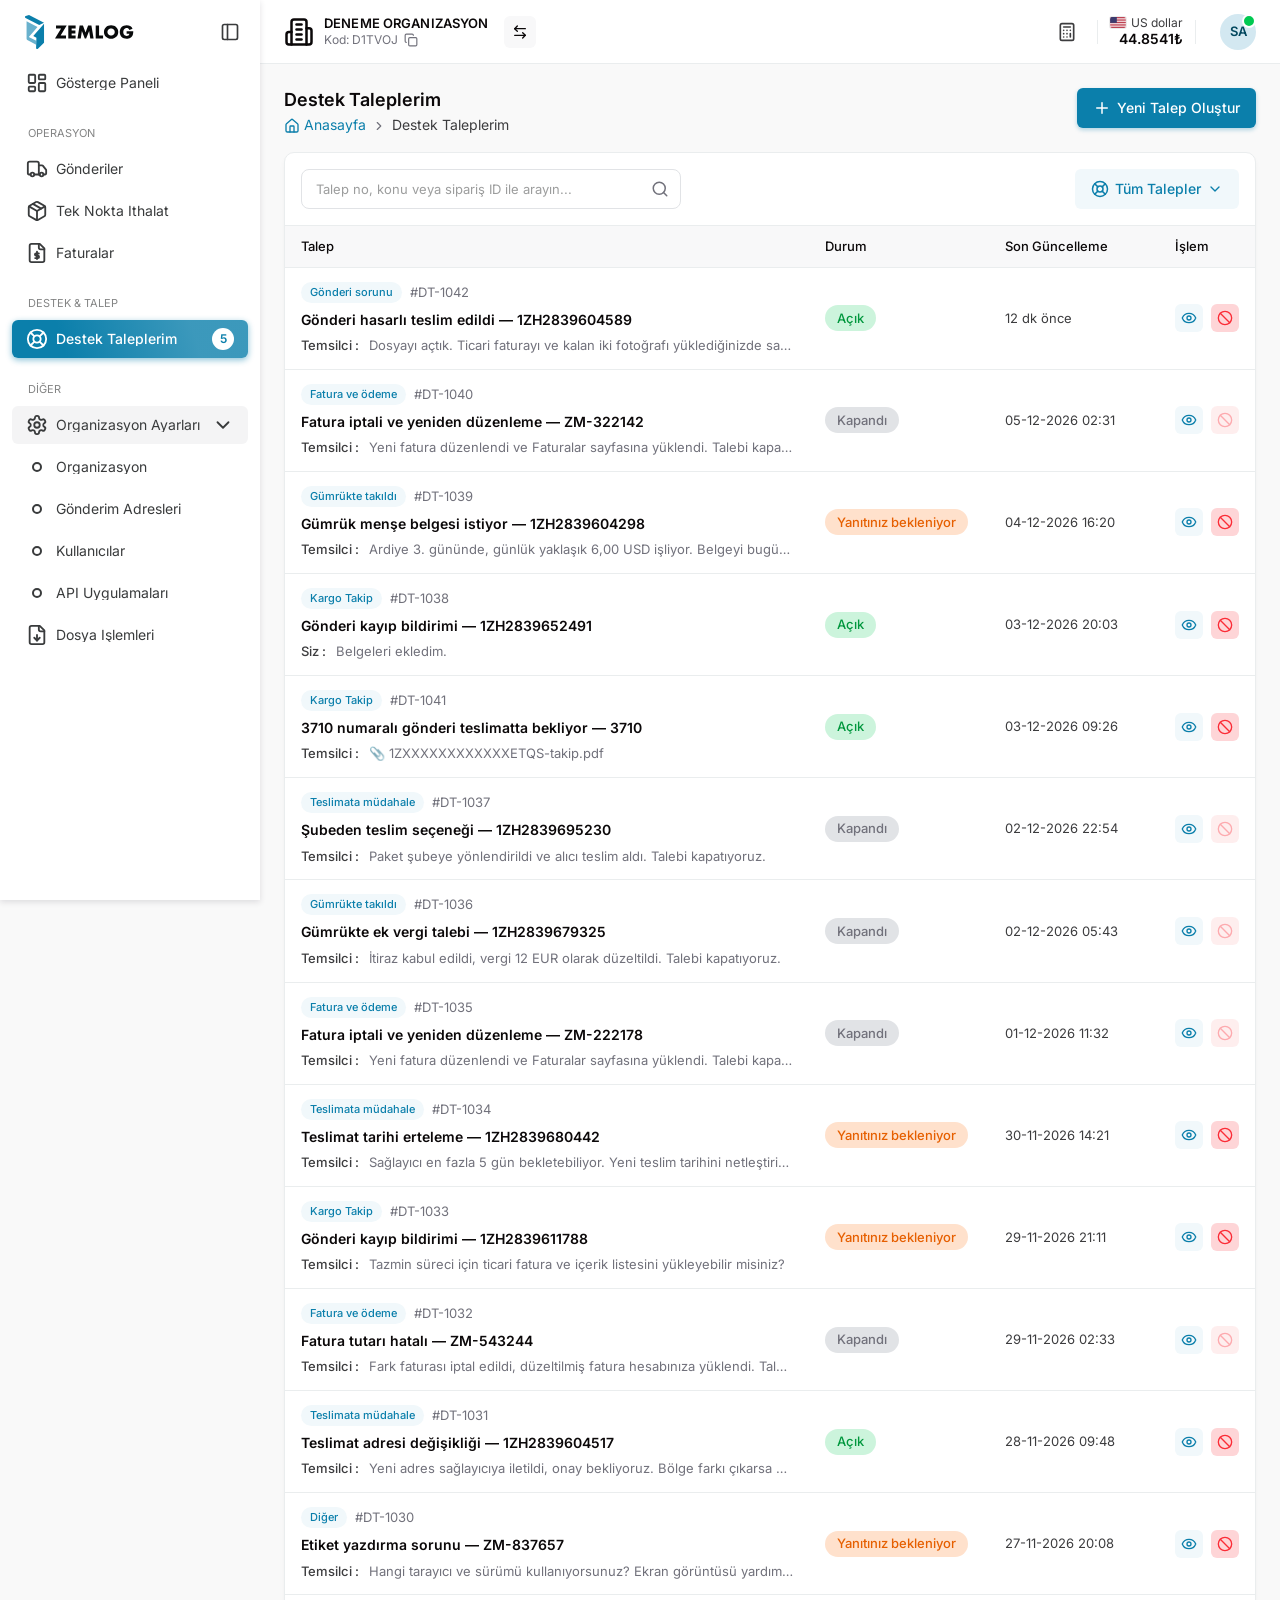
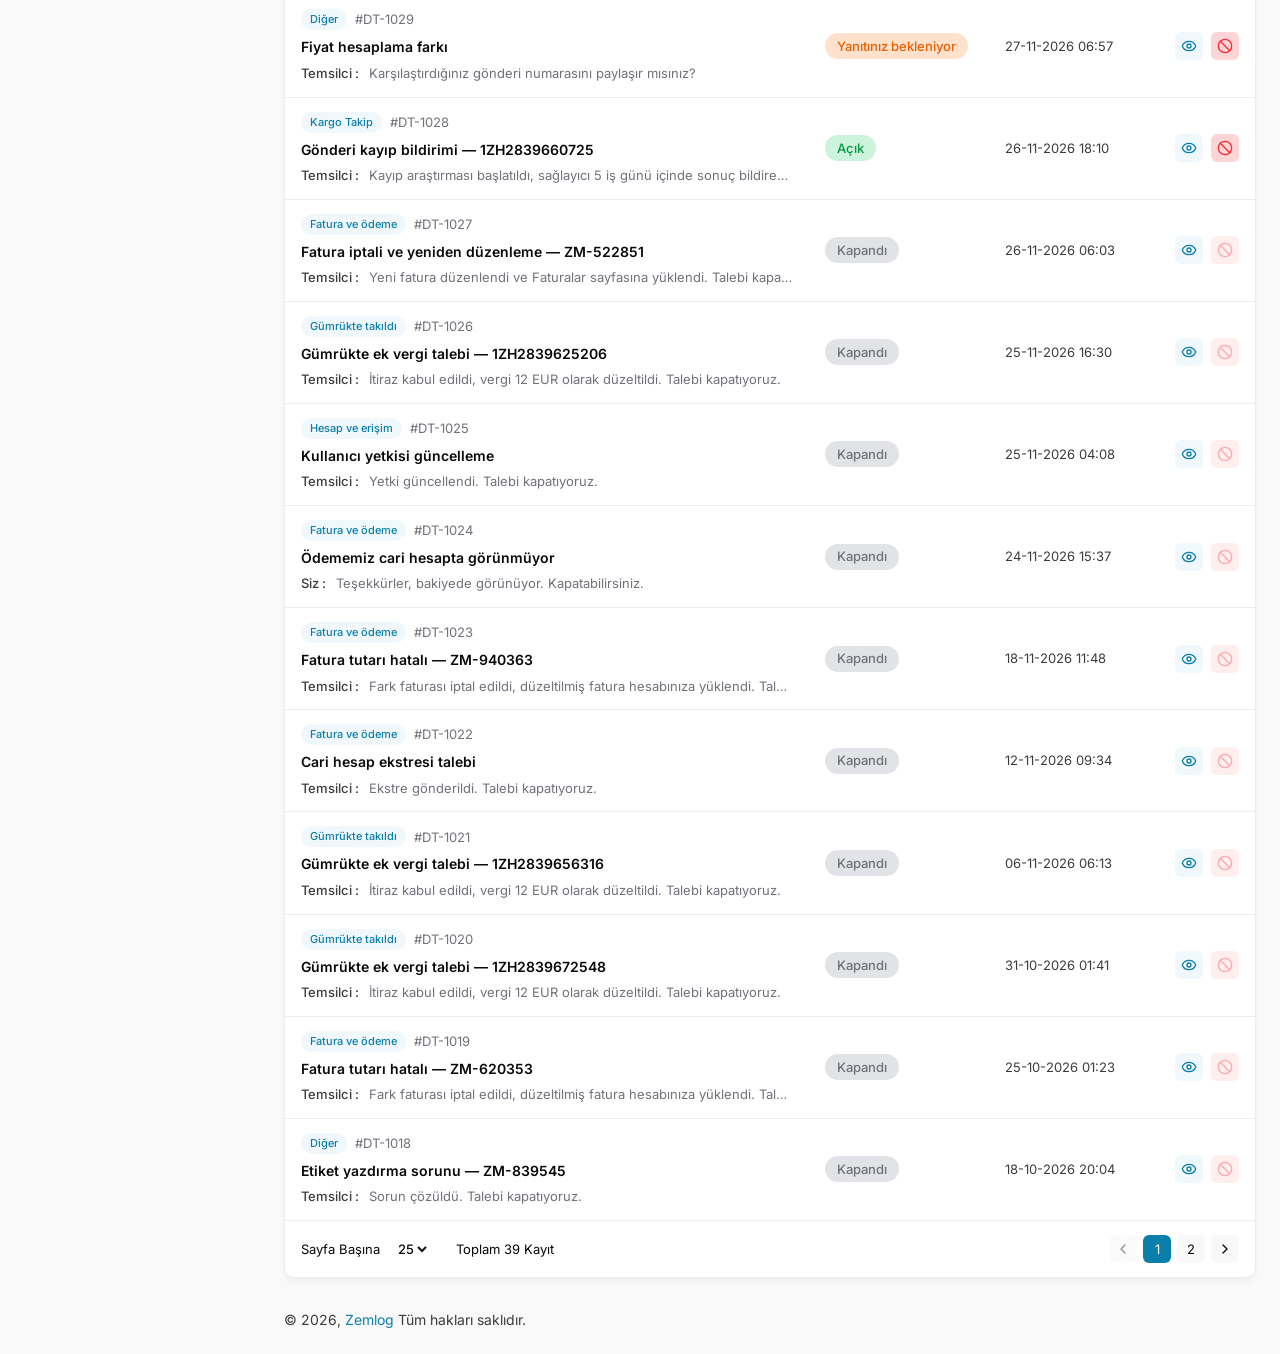
==== index.html @ 5307b99d "Talep listesini index.html olarak yayınla Sunucuda kök adresin Destek Taleplerim sayfasını açması iç" ====
<!DOCTYPE html>
<html lang="tr">
<head>
<meta charset="utf-8">
<meta name="viewport" content="width=device-width, initial-scale=1">
<title>Destek Taleplerim · Zemlog</title>
<link rel="preconnect" href="https://fonts.googleapis.com">
<link rel="preconnect" href="https://fonts.gstatic.com" crossorigin>
<link href="https://fonts.googleapis.com/css2?family=Inter:wght@400;500;600;700&display=swap" rel="stylesheet">
<link rel="stylesheet" href="assets/proto.css">
<style>
/* ---------- Liste sayfası ---------- */
.list-card{display:flex;flex-direction:column;min-height:calc(100dvh - 214px)}
.toolbar{display:flex;align-items:center;justify-content:space-between;gap:12px;padding:16px}
.search{position:relative;width:380px;max-width:100%}
.search input{width:100%;height:40px;border:1px solid var(--gray-200);border-radius:8px;padding:0 40px 0 14px;background:#fff;outline:none;font-size:13px;transition:border-color .15s,box-shadow .15s}
.search input::placeholder{color:var(--placeholder)}
.search input:focus{border-color:var(--primary-300);box-shadow:0 0 0 3px rgba(58,152,188,.16)}
.search .ic{position:absolute;right:12px;top:50%;transform:translateY(-50%);color:var(--muted);width:18px;height:18px;pointer-events:none}
.dd{position:relative}
.dd-menu{position:absolute;right:0;top:calc(100% + 6px);min-width:230px;background:#fff;border:1px solid var(--border);border-radius:8px;box-shadow:0 8px 24px rgba(47,43,61,.14);padding:6px;display:none;z-index:20}
.dd.open .dd-menu{display:block}
.dd-item{display:flex;align-items:center;justify-content:space-between;gap:8px;width:100%;padding:8px 10px;border-radius:6px;font-size:13px;color:var(--foreground);text-align:left}
.dd-item:hover{background:var(--gray-100)}
.dd-item.active{background:var(--primary-100);color:var(--primary-500);font-weight:500}
.dd-count{font-size:11px;color:var(--muted);background:var(--gray-100);padding:1px 7px;border-radius:999px}
.dd-item.active .dd-count{background:#fff}
.dd .chev{width:16px;height:16px;transition:transform .2s}
.dd.open .chev{transform:rotate(180deg)}
.table{width:100%;border-collapse:collapse;table-layout:fixed}
.table thead th{background:var(--gray-100);text-align:left;font-size:13px;font-weight:500;color:var(--heading);padding:11px 16px;border-top:1px solid var(--border);border-bottom:1px solid var(--border);white-space:nowrap}
.table tbody td{padding:14px 16px;border-bottom:1px solid var(--border);vertical-align:middle}
.table tbody tr{transition:background .15s;cursor:pointer}
.table tbody tr:hover{background:var(--gray-100)}
.th-center,.td-center{text-align:center}
.th-status{width:180px}
.th-date{width:170px}
.th-acts{width:96px}
.row-top{display:flex;align-items:center;flex-wrap:wrap;gap:4px 8px;margin-bottom:7px}
.row-title{font-size:14px;font-weight:600;color:var(--heading);margin-bottom:6px;white-space:nowrap;overflow:hidden;text-overflow:ellipsis}
.row-prev{font-size:13px;color:var(--muted);white-space:nowrap;overflow:hidden;text-overflow:ellipsis}
.row-prev b{font-weight:500;color:var(--foreground);margin-right:10px}
.td-date{font-size:13px;color:var(--foreground);white-space:nowrap}
.acts{display:flex;gap:8px;justify-content:center}
.ibtn{width:28px;height:28px;border-radius:6px;display:grid;place-items:center;transition:background .15s}
.ibtn .ic{width:16px;height:16px}
.ibtn-view{background:var(--primary-100);color:var(--primary-500)}
.ibtn-view:hover{background:var(--primary-200)}
.ibtn-close{background:var(--danger-100);color:var(--danger-500)}
.ibtn-close:hover{background:var(--danger-200)}
.ibtn:disabled{opacity:.4;cursor:not-allowed}
.ibtn:disabled:hover{background:var(--danger-100)}
.empty{padding:72px 16px;text-align:center;color:var(--muted)}
.empty .ic{width:40px;height:40px;color:var(--gray-400);margin-bottom:10px}
.empty h4{margin:0 0 4px;font-size:15px;font-weight:600;color:var(--heading)}
.empty p{margin:0;font-size:13px}
.table tbody tr.empty-row{cursor:default}
.table tbody tr.empty-row:hover{background:transparent}
.card-foot{margin-top:auto;display:flex;align-items:center;justify-content:space-between;gap:16px;padding:14px 16px;font-size:13px;flex-wrap:wrap}
.psize{display:flex;align-items:center;gap:26px;color:var(--heading)}
.psize label{display:flex;align-items:center;gap:14px}
.psize select{border:0;background:transparent;font-weight:500;font-size:13px;outline:none;cursor:pointer;color:var(--heading)}
.pager{display:flex;gap:6px}
.pg{min-width:28px;height:28px;padding:0 6px;border-radius:6px;background:var(--gray-100);display:grid;place-items:center;font-size:13px;color:var(--heading);transition:background .15s}
.pg:hover{background:var(--gray-200)}
.pg.active{background:var(--primary-500);color:#fff}
.pg.active:hover{background:var(--primary-600)}
.pg:disabled{opacity:.45;cursor:default}
.pg:disabled:hover{background:var(--gray-100)}
.pg .ic{width:16px;height:16px}
@media (max-width:767px){
  .toolbar{flex-direction:column;align-items:stretch}
  .search{width:100%}
  .dd{align-self:flex-end}
  .th-date,.td-date{display:none}
  .th-status{width:138px}
  .th-acts{width:80px}
  .table thead th,.table tbody td{padding-left:10px;padding-right:10px}
  .pill{font-size:12px;padding:0 9px;height:24px}
  .acts{gap:6px}
  .list-card{min-height:0}
}
</style>
</head>
<body>
<div class="app" id="app">
  <aside class="sidebar" id="sidebar"></aside>
  <div class="main">
    <header class="header" id="header"></header>

    <main class="content">
      <div class="page-head">
        <div>
          <h1 class="page-title">Destek Taleplerim</h1>
          <nav class="crumbs" aria-label="breadcrumb">
            <a href="#"><i data-icon="house"></i>Anasayfa</a>
            <i data-icon="chevron-right" class="sep"></i>
            <span>Destek Taleplerim</span>
          </nav>
        </div>
        <a class="btn btn-primary" href="destek-talep-olustur.html"><i data-icon="plus"></i>Yeni Talep Oluştur</a>
      </div>

      <section class="card list-card">
        <div class="toolbar">
          <div class="search">
            <input type="search" id="searchInput" placeholder="Talep no, konu veya sipariş ID ile arayın..." autocomplete="off">
            <i data-icon="search"></i>
          </div>
          <div class="dd" id="statusDd">
            <button class="btn btn-light" type="button" id="statusBtn" aria-haspopup="listbox"><i data-icon="life-buoy"></i><span id="statusLabel">Tüm Talepler</span><i data-icon="chevron-down" class="chev"></i></button>
            <div class="dd-menu" id="statusMenu" role="listbox"></div>
          </div>
        </div>

        <table class="table" id="table">
          <thead>
            <tr>
              <th>Talep</th>
              <th class="th-status">Durum</th>
              <th class="th-date">Son Güncelleme</th>
              <th class="th-acts th-center">İşlem</th>
            </tr>
          </thead>
          <tbody id="tbody"></tbody>
        </table>

        <div class="card-foot">
          <div class="psize">
            <label>Sayfa Başına
              <select id="pageSize">
                <option value="10">10</option>
                <option value="25" selected>25</option>
                <option value="50">50</option>
              </select>
            </label>
            <span id="total">Toplam 0 Kayıt</span>
          </div>
          <div class="pager" id="pager"></div>
        </div>
      </section>
    </main>

    <footer class="site-foot">© 2026, <a href="#">Zemlog</a> Tüm hakları saklıdır.</footer>
  </div>
</div>

<script src="assets/proto.js"></script>
<script>
(() => {
'use strict';
const P = window.Proto;
const { $, esc, icon, CATS, STATUS, tickets, byId, lastMsg, previewText, ticketNo, fmtRel, lower, toast } = P;
P.renderShell('support');

const DETAIL = id => `destek-talep-detay.html?id=${id}`;
const state = { q: '', status: 'all', page: 1, pageSize: 25 };

const sorted = () => [...tickets].sort((a, b) => b.updatedAt - a.updatedAt);
const filtered = () => {
  const q = lower(state.q.trim()).replace(/^#/, '');
  return sorted().filter(t =>
    (state.status === 'all' || t.status === state.status) &&
    (!q || lower(`dt-${t.id}`).includes(q) || lower(t.subject).includes(q) || (t.ref && lower(t.ref).includes(q)))
  );
};

/* ---------------- List ---------------- */
const tbody = $('#tbody');
const pillHtml = s => `<span class="pill pill-${s}">${STATUS[s]}</span>`;
const rowHtml = t => {
  const m = lastMsg(t);
  const who = m.from === 'agent' ? 'Temsilci' : 'Siz';
  const title = `${esc(t.subject)}${t.ref ? ' — ' + esc(t.ref) : ''}`;
  return `<tr data-id="${t.id}">
    <td>
      <div class="row-top"><span class="chip">${esc(CATS[t.cat] || t.cat)}</span><span class="tid">${ticketNo(t)}</span></div>
      <div class="row-title" title="${title}">${title}</div>
      <div class="row-prev"><b>${who} :</b>${esc(previewText(m))}</div>
    </td>
    <td>${pillHtml(t.status)}</td>
    <td class="td-date">${fmtRel(t.updatedAt)}</td>
    <td class="td-center">
      <div class="acts">
        <a class="ibtn ibtn-view" href="${DETAIL(t.id)}" title="Detayı görüntüle" aria-label="Detayı görüntüle">${icon('eye')}</a>
        <button class="ibtn ibtn-close" type="button" data-close="${t.id}" title="${t.status === 'closed' ? 'Talep kapatıldı' : 'Talebi kapat'}" aria-label="Talebi kapat" ${t.status === 'closed' ? 'disabled' : ''}>${icon('ban')}</button>
      </div>
    </td>
  </tr>`;
};
const emptyHtml = () => `<tr class="empty-row"><td colspan="4"><div class="empty">${icon('inbox')}<h4>Talep bulunamadı</h4><p>${state.q ? 'Arama kriterlerinize uyan bir talep yok.' : 'Bu durumda bir talebiniz bulunmuyor.'}</p></div></td></tr>`;

const renderPager = pages => {
  const p = state.page;
  const start = Math.max(1, Math.min(p - 2, pages - 4));
  const end = Math.min(pages, start + 4);
  let html = `<button class="pg" type="button" data-page="${p - 1}" ${p === 1 ? 'disabled' : ''} aria-label="Önceki sayfa">${icon('chevron-left')}</button>`;
  for (let i = start; i <= end; i++) html += `<button class="pg ${i === p ? 'active' : ''}" type="button" data-page="${i}">${i}</button>`;
  html += `<button class="pg" type="button" data-page="${p + 1}" ${p === pages ? 'disabled' : ''} aria-label="Sonraki sayfa">${icon('chevron-right')}</button>`;
  $('#pager').innerHTML = html;
};

const renderStatusMenu = () => {
  const counts = { all: tickets.length, open: 0, awaiting: 0, closed: 0 };
  tickets.forEach(t => counts[t.status]++);
  const items = [['all', 'Tüm Talepler'], ['open', STATUS.open], ['awaiting', STATUS.awaiting], ['closed', STATUS.closed]];
  $('#statusMenu').innerHTML = items.map(([k, label]) =>
    `<button type="button" role="option" class="dd-item ${state.status === k ? 'active' : ''}" data-status="${k}"><span>${label}</span><span class="dd-count">${counts[k]}</span></button>`).join('');
  $('#statusLabel').textContent = items.find(([k]) => k === state.status)[1];
  P.refreshBadge();
};

const render = () => {
  const list = filtered();
  const pages = Math.max(1, Math.ceil(list.length / state.pageSize));
  if (state.page > pages) state.page = pages;
  const slice = list.slice((state.page - 1) * state.pageSize, state.page * state.pageSize);
  tbody.innerHTML = slice.length ? slice.map(rowHtml).join('') : emptyHtml();
  $('#total').textContent = `Toplam ${list.length} Kayıt`;
  renderPager(pages);
  renderStatusMenu();
};

/* ---------------- Events ---------------- */
tbody.addEventListener('click', e => {
  const close = e.target.closest('[data-close]');
  if (close) { e.stopPropagation(); if (!close.disabled) P.closeTicket(+close.dataset.close, render); return; }
  if (e.target.closest('a')) return;
  const tr = e.target.closest('tr[data-id]');
  if (tr) location.href = DETAIL(tr.dataset.id);
});
$('#pager').addEventListener('click', e => { const b = e.target.closest('[data-page]'); if (b && !b.disabled) { state.page = +b.dataset.page; render(); } });
$('#pageSize').addEventListener('change', e => { state.pageSize = +e.target.value; state.page = 1; render(); });
$('#searchInput').addEventListener('input', e => { state.q = e.target.value; state.page = 1; render(); });

const dd = $('#statusDd');
$('#statusBtn').addEventListener('click', () => dd.classList.toggle('open'));
$('#statusMenu').addEventListener('click', e => { const b = e.target.closest('[data-status]'); if (!b) return; state.status = b.dataset.status; state.page = 1; dd.classList.remove('open'); render(); });
document.addEventListener('click', e => { if (!dd.contains(e.target)) dd.classList.remove('open'); });

document.addEventListener('keydown', e => { if (e.key === 'Escape') dd.classList.remove('open'); });

/* yeni oluşturulan talep için "hoş geldin" bildirimi (oluşturma sayfasından dönüşte) */
const created = new URLSearchParams(location.search).get('created');
if (created && byId(+created)) { toast(`#DT-${created} numaralı talebiniz oluşturuldu.`); history.replaceState(null, '', location.pathname); }

/* dakikada bir göreli zamanları tazele */
setInterval(() => { if (!document.hidden) render(); }, 60e3);

P.hydrateIcons();
render();

/* deep link: #DT-1042 → detay sayfası, #yeni → oluşturma sayfası */
const h = decodeURIComponent(location.hash.slice(1)).toLowerCase();
const m = h.match(/^dt-(\d+)$/);
if (m && byId(+m[1])) location.replace(DETAIL(+m[1]));
else if (h === 'yeni') location.replace('destek-talep-olustur.html');
})();
</script>
</body>
</html>
---- assets/proto.css ----
/* Zemlog prototip — ortak kabuk stilleri (tokenlar zemlog-web/globals.css'ten) */
:root{
  --primary-100:#f1f8fb;--primary-200:#d3e8f1;--primary-300:#69b1cd;--primary-400:#3a98bc;--primary-500:#0b7fab;--primary-600:#0a729a;--primary-700:#02475e;
  --gray-100:#f8f8f9;--gray-200:#e1e3e6;--gray-300:#d2d5da;--gray-400:#c3c7cd;--gray-500:#b5b9c1;--gray-700:#979ca8;--gray-900:#79808f;
  --success-100:#ccf4dc;--success-400:#33d474;--success-500:#00c951;--success-900:#00973d;
  --danger-100:#fed5d7;--danger-200:#fdabaf;--danger-500:#fb2c36;--danger-600:#e22831;
  --warning-100:#ffe1cc;--warning-500:#ff6900;--warning-600:#e65f00;
  --info-100:#d5e5ff;--info-300:#80b2ff;--info-500:#2b7fff;--info-700:#256cd9;
  --background:#f9f9f9;--foreground:#3c3c3e;--heading:#0b0809;--muted:#71717b;--placeholder:#9c9d9d;--border:#eaedee;--card:#fff;--sidebar:#fff;--divider:#eaedee;--overlay:#4b465cad;
  --menu-section:#848585;--menu-body:#393b3c;--menu-heading:#080a0b;--menu-hover:#4b465c0a;--menu-open:#4b465c0f;
  --menu-active-gradient:linear-gradient(72.47deg,rgb(11,127,171) 22.16%,rgba(11,127,171,.8) 76.47%);
  --shadow-sm:0 4px 6px -1px rgb(0 0 0 / .05);
  --sidebar-w:260px;
}
*{box-sizing:border-box}
html,body{margin:0;min-height:100%}
body{font-family:'Inter',system-ui,-apple-system,'Segoe UI',sans-serif;font-size:14px;line-height:1.45;color:var(--foreground);background:var(--background);-webkit-font-smoothing:antialiased}
a{color:inherit;text-decoration:none}
button{font:inherit;color:inherit;background:none;border:0;cursor:pointer;padding:0}
input,select,textarea{font:inherit;color:inherit}
.ic{width:20px;height:20px;flex-shrink:0}

/* ---------- Layout ---------- */
.app{display:flex;min-height:100dvh}
.sidebar{position:fixed;top:0;bottom:0;left:0;width:var(--sidebar-w);background:var(--sidebar);box-shadow:0 2px 6px rgba(47,43,61,.14);display:flex;flex-direction:column;z-index:40;transition:width .25s ease,transform .25s ease;overflow:hidden}
.main{flex:1;min-width:0;margin-left:var(--sidebar-w);display:flex;flex-direction:column;min-height:100dvh;transition:margin-left .25s ease}
.app.collapsed{--sidebar-w:82px}

/* ---------- Sidebar ---------- */
.sb-head{height:64px;display:flex;align-items:center;gap:10px;padding:0 14px 0 24px;flex-shrink:0}
.logo{display:flex;align-items:center;height:34px;color:var(--menu-heading);min-width:0;overflow:hidden}
.logo svg{height:34px;width:auto;flex-shrink:0}
.app.collapsed .logo{width:21px}
.sb-toggle{margin-left:auto;width:32px;height:32px;border-radius:6px;display:grid;place-items:center;color:var(--menu-body);transition:background .15s}
.sb-toggle:hover{background:var(--menu-hover)}
.nav{padding:0 12px 20px;display:flex;flex-direction:column;gap:4px;overflow-y:auto;overflow-x:hidden}
.nav-section{position:relative;padding:20px 16px 6px;font-size:11px;line-height:14px;text-transform:uppercase;color:var(--menu-section);white-space:nowrap}
.nav-section .dots{display:none;position:absolute;inset:0;align-items:center;justify-content:center;gap:4px}
.nav-section .dots i{display:block;height:2px;border-radius:2px;background:var(--placeholder);width:2px}
.nav-section .dots i:nth-child(2){width:16px}
.nav-item{display:flex;align-items:center;gap:8px;height:38px;padding:0 14px;border-radius:6px;color:var(--menu-body);font-size:14px;line-height:1;width:100%;text-align:left;white-space:nowrap;transition:background .25s,color .25s}
.nav-item:hover{background:rgba(11,127,171,.25);color:var(--primary-500)}
.nav-item .slot{width:22px;height:22px;display:grid;place-items:center;flex-shrink:0}
.nav-item .ic{width:22px;height:22px}
.nav-label{flex:1;min-width:0;overflow:hidden;text-overflow:ellipsis;transition:opacity .25s}
.nav-item.active{background:var(--menu-active-gradient);color:#fff;font-weight:500;box-shadow:0 2px 6px rgba(11,127,171,.48)}
.nav-item.active:hover{background:var(--menu-active-gradient);color:#fff}
.nav-badge{min-width:22px;height:22px;padding:0 7px;border-radius:999px;background:#fff;color:var(--primary-500);font-size:12px;font-weight:600;display:inline-flex;align-items:center;justify-content:center;line-height:1}
.nav-badge[hidden]{display:none}
.nav-chev{width:18px;height:18px;transition:transform .25s}
.nav-group.open>.nav-item{background:var(--menu-open)}
.nav-group.open .nav-chev{transform:rotate(90deg)}
.nav-sub{display:none;flex-direction:column;gap:4px;margin-top:4px}
.nav-group.open .nav-sub{display:flex}
.bullet{width:10px;height:10px;border:2.5px solid currentColor;border-radius:50%}
.app.collapsed .nav-label,.app.collapsed .nav-badge,.app.collapsed .nav-chev,.app.collapsed .nav-section>span,.app.collapsed .nav-sub{display:none}
.app.collapsed .nav-section .dots{display:flex}
.app.collapsed .sb-head{padding:0 10px 0 18px;gap:6px}
.app.collapsed .sb-toggle{width:28px;height:28px}
.nav-scrim{position:fixed;inset:0;background:var(--overlay);z-index:35;display:none}

/* ---------- Header ---------- */
.header{position:sticky;top:0;z-index:30;height:64px;background:rgba(255,255,255,.95);backdrop-filter:blur(6px);border-bottom:1px solid var(--divider);display:flex;align-items:center;justify-content:space-between;padding:0 24px;gap:12px}
.hdr-left{display:flex;align-items:center;gap:8px;min-width:0;flex:1 1 auto}
.menu-btn{display:none;width:36px;height:36px;border-radius:6px;place-items:center;color:var(--foreground)}
.menu-btn:hover{background:var(--gray-100)}
.org{display:flex;align-items:center;gap:10px;min-width:0;flex:0 1 auto}
.org-icon{width:30px;height:30px;color:var(--heading);flex-shrink:0}
.org-text{display:flex;flex-direction:column;line-height:1.25;min-width:0}
.org-name{font-size:13px;font-weight:600;color:var(--heading);letter-spacing:.01em;white-space:nowrap;overflow:hidden;text-overflow:ellipsis}
.org-code{font-size:12px;color:var(--muted);display:flex;align-items:center;gap:5px}
.copy-btn{display:grid;place-items:center;color:var(--muted);border-radius:4px;padding:1px}
.copy-btn .ic{width:14px;height:14px}
.copy-btn:hover{color:var(--primary-500)}
.org-switch{width:32px;height:32px;border-radius:6px;background:var(--gray-100);display:grid;place-items:center;margin-left:6px;color:var(--heading);transition:background .15s;flex-shrink:0}
.org-switch:hover{background:var(--gray-200)}
.org-switch .ic{width:16px;height:16px}
.hdr-right{display:flex;align-items:center;flex-shrink:0}
.vdiv{width:1px;height:24px;background:var(--divider);margin:0 12px}
.ghost-btn{width:36px;height:36px;border-radius:6px;display:grid;place-items:center;color:var(--foreground);transition:background .15s,color .15s}
.ghost-btn:hover{background:var(--gray-100);color:var(--primary-500)}
.hdr-cur{display:flex;align-items:center}
.cur{display:flex;flex-direction:column;align-items:flex-end;line-height:1.25}
.cur-top{font-size:12px;color:var(--foreground);display:flex;align-items:center;gap:5px}
.flag{width:16px;height:11px;border-radius:2px;flex-shrink:0;box-shadow:0 0 0 1px rgba(0,0,0,.08)}
.cur-val{font-size:14px;font-weight:600;color:var(--heading)}
.avatar{position:relative;width:36px;height:36px;border-radius:50%;background:var(--primary-200);color:var(--primary-700);font-size:13px;font-weight:600;display:grid;place-items:center;margin-left:12px}
.avatar::after{content:"";position:absolute;top:0;right:0;width:10px;height:10px;border-radius:50%;background:var(--success-500);border:2px solid #fff}

/* ---------- Page ---------- */
.content{padding:24px;flex:1;min-width:0}
.page-head{display:flex;align-items:flex-start;justify-content:space-between;gap:16px;margin-bottom:16px}
.page-title{font-size:18px;font-weight:600;color:var(--heading);margin:0 0 4px;line-height:1.3}
.crumbs{display:flex;align-items:center;gap:6px;font-size:14px;flex-wrap:wrap}
.crumbs a{color:var(--primary-500);display:inline-flex;align-items:center;gap:4px}
.crumbs a:hover{text-decoration:underline}
.crumbs .ic{width:16px;height:16px}
.crumbs .sep{width:14px;height:14px;color:var(--muted)}
.crumbs b{color:var(--heading);font-weight:600}
.site-foot{padding:8px 24px 24px;font-size:14px;color:var(--foreground)}
.site-foot a{color:var(--primary-500)}
.card{background:var(--card);border:1px solid var(--border);border-radius:10px;box-shadow:var(--shadow-sm)}

/* ---------- Buttons ---------- */
.btn{display:inline-flex;align-items:center;justify-content:center;gap:6px;height:40px;padding:0 16px;border-radius:6px;font-size:14px;font-weight:500;white-space:nowrap;transition:background .15s,box-shadow .15s,color .15s}
.btn .ic{width:18px;height:18px}
.btn-primary{background:var(--primary-500);color:#fff;box-shadow:0 2px 4px rgba(11,127,171,.3)}
.btn-primary:hover{background:var(--primary-600)}
.btn-light{background:var(--primary-100);color:var(--primary-500)}
.btn-light:hover{background:var(--primary-200)}
.btn-secondary{background:var(--gray-200);color:var(--heading)}
.btn-secondary:hover{background:var(--gray-300)}
.btn-ghost{color:var(--foreground)}
.btn-ghost:hover{background:var(--gray-100)}
.btn-danger{background:var(--danger-500);color:#fff}
.btn-danger:hover{background:var(--danger-600)}
.btn-danger-light{background:var(--danger-100);color:var(--danger-500)}
.btn-danger-light:hover{background:var(--danger-200)}
.btn-sm{height:34px;padding:0 12px;font-size:13px}
.btn-block{width:100%}
.btn:disabled{opacity:.5;cursor:not-allowed}

/* ---------- Badges ---------- */
.chip{display:inline-flex;align-items:center;font-size:11px;line-height:1;padding:5px 9px;border-radius:999px;background:var(--primary-100);color:var(--primary-500);font-weight:500;white-space:nowrap}
.chip.md{font-size:13px;padding:6px 12px}
.chip.warning{background:var(--warning-100);color:var(--warning-600)}
.chip.success{background:var(--success-100);color:var(--success-900)}
.chip.info{background:var(--info-100);color:var(--info-700)}
.chip.danger{background:var(--danger-100);color:var(--danger-600)}
.chip.gray{background:var(--gray-200);color:var(--muted)}
.pill{display:inline-flex;align-items:center;height:26px;padding:0 12px;border-radius:999px;font-size:13px;font-weight:500;white-space:nowrap}
.pill-open{background:var(--success-100);color:var(--success-900)}
.pill-awaiting{background:var(--warning-100);color:var(--warning-600)}
.pill-closed{background:var(--gray-200);color:var(--muted)}
.tid{font-size:13px;color:var(--muted);white-space:nowrap}

/* ---------- Forms ---------- */
.field label{display:block;font-size:13px;font-weight:500;color:var(--heading);margin-bottom:6px}
.field .req{color:var(--danger-500)}
.input,.select,.textarea{width:100%;height:40px;border:1px solid var(--gray-200);border-radius:8px;padding:0 12px;font-size:14px;background:#fff;outline:none;transition:border-color .15s,box-shadow .15s}
.input::placeholder,.textarea::placeholder{color:var(--placeholder)}
.input:focus,.select:focus,.textarea:focus{border-color:var(--primary-300);box-shadow:0 0 0 3px rgba(58,152,188,.16)}
.select{appearance:none;background-image:url("data:image/svg+xml,%3Csvg xmlns='http://www.w3.org/2000/svg' viewBox='0 0 24 24' fill='none' stroke='%2371717b' stroke-width='2' stroke-linecap='round' stroke-linejoin='round'%3E%3Cpath d='m6 9 6 6 6-6'/%3E%3C/svg%3E");background-repeat:no-repeat;background-position:right 10px center;background-size:16px;padding-right:34px}
.textarea{height:auto;min-height:110px;padding:10px 12px;resize:vertical}
.field.err .input,.field.err .select,.field.err .textarea{border-color:var(--danger-500)}
.hint{font-size:12px;color:var(--muted);margin-top:6px}
.err-msg{font-size:12px;color:var(--danger-500);margin-top:6px;display:none}
.field.err .err-msg{display:block}
.grid-2{display:grid;grid-template-columns:1fr 1fr;gap:14px}
.attach,.field label.attach{display:inline-flex;align-items:center;gap:6px;font-size:13px;color:var(--primary-500);cursor:pointer;font-weight:500;margin:0}
.attach .ic{width:16px;height:16px}
.attach:hover{text-decoration:underline}
.files{display:flex;flex-wrap:wrap;gap:6px;margin-top:8px}
.files span{font-size:12px;background:var(--gray-100);border:1px solid var(--border);padding:3px 8px;border-radius:999px;color:var(--foreground)}

/* ---------- Modal ---------- */
.modal{position:fixed;inset:0;z-index:60;display:none;align-items:center;justify-content:center;padding:16px;background:var(--overlay)}
.modal.show{display:flex}
.modal-box{background:#fff;border-radius:12px;width:100%;max-width:560px;box-shadow:0 20px 50px rgba(47,43,61,.25);animation:pop .18s ease;max-height:calc(100dvh - 32px);display:flex;flex-direction:column}
.modal-box.sm{max-width:440px}
@keyframes pop{from{opacity:0;transform:translateY(8px) scale(.98)}to{opacity:1;transform:none}}
.modal-head{padding:18px 20px;border-bottom:1px solid var(--border);display:flex;align-items:center;justify-content:space-between;gap:12px}
.modal-title{font-size:16px;font-weight:600;color:var(--heading);margin:0}
.modal-body{padding:20px;display:flex;flex-direction:column;gap:14px;overflow-y:auto}
.modal-body p{margin:0;font-size:14px;line-height:1.55}
.modal-foot{padding:14px 20px;border-top:1px solid var(--border);display:flex;justify-content:flex-end;gap:8px}
.xbtn{width:32px;height:32px;border-radius:6px;display:grid;place-items:center;color:var(--muted);flex-shrink:0}
.xbtn:hover{background:var(--gray-100);color:var(--heading)}
.warn-ico{width:44px;height:44px;border-radius:50%;background:var(--danger-100);color:var(--danger-500);display:grid;place-items:center;flex-shrink:0}
.warn-ico .ic{width:22px;height:22px}
.confirm-row{display:flex;gap:14px;align-items:flex-start}

/* ---------- Toast ---------- */
.toasts{position:fixed;right:20px;bottom:20px;z-index:100;display:flex;flex-direction:column;gap:8px}
.toast{display:flex;align-items:center;gap:10px;background:#1f2233;color:#fff;padding:10px 14px;border-radius:8px;font-size:13px;box-shadow:0 8px 24px rgba(0,0,0,.2);opacity:0;transform:translateY(8px);transition:opacity .2s,transform .2s;max-width:360px}
.toast.show{opacity:1;transform:none}
.toast .ic{width:18px;height:18px;color:var(--success-400)}
.toast-info .ic{color:var(--info-300)}

/* ---------- Responsive shell ---------- */
@media (max-width:1199px){
  .sidebar{transform:translateX(-100%);box-shadow:none}
  .app{--sidebar-w:260px}
  .app.nav-open .sidebar{transform:none;box-shadow:0 2px 6px rgba(47,43,61,.14)}
  .app.nav-open .nav-scrim{display:block}
  .main{margin-left:0}
  .menu-btn{display:grid}
  .sb-toggle{display:none}
  .hdr-cur{display:none}
}
@media (max-width:767px){
  .content{padding:16px}
  .header{padding:0 12px}
  .site-foot{padding:8px 16px 16px}
  .page-head{flex-direction:column}
  .page-head .btn{align-self:flex-start}
  .grid-2{grid-template-columns:1fr}
  .org-code{display:none}
  .org-icon{width:26px;height:26px}
  .vdiv{margin:0 6px}
}

/* ---------- "Açık Talepleriniz" paneli (Proto.openPanelHtml) ---------- */
.open-panel{padding:20px 24px 24px}
.open-panel h3{margin:0 0 14px;font-size:15px;font-weight:600;color:var(--heading)}
.open-item{display:flex;align-items:flex-start;gap:12px;padding:12px 14px;border:1px solid var(--gray-200);border-radius:8px;margin-bottom:10px;color:inherit;transition:border-color .15s,background .15s}
.open-item:last-of-type{margin-bottom:0}
.open-item:hover{border-color:var(--primary-300);background:var(--primary-100)}
.open-item .dot{width:12px;height:12px;border-radius:50%;background:var(--success-500);flex-shrink:0;margin-top:5px}
.open-item .txt{flex:1;min-width:0}
.open-item .ttl{display:block;font-size:14px;font-weight:600;color:var(--heading);white-space:nowrap;overflow:hidden;text-overflow:ellipsis}
.open-item .sub{display:block;font-size:13px;color:var(--muted);margin-top:3px;white-space:nowrap;overflow:hidden;text-overflow:ellipsis}
.open-item .age{font-size:13px;color:var(--muted);white-space:nowrap;margin-top:2px}
.open-item.awaiting{background:#fff3e9;border-color:var(--warning-500)}
.open-item.awaiting .sub,.open-item.awaiting .age{color:var(--warning-600)}
.open-item.awaiting:hover{background:var(--warning-100)}
.open-panel .none{font-size:13px;color:var(--muted)}
.open-panel .more{display:block;margin-top:12px;font-size:13px;color:var(--primary-500)}
.open-panel .more:hover{text-decoration:underline}
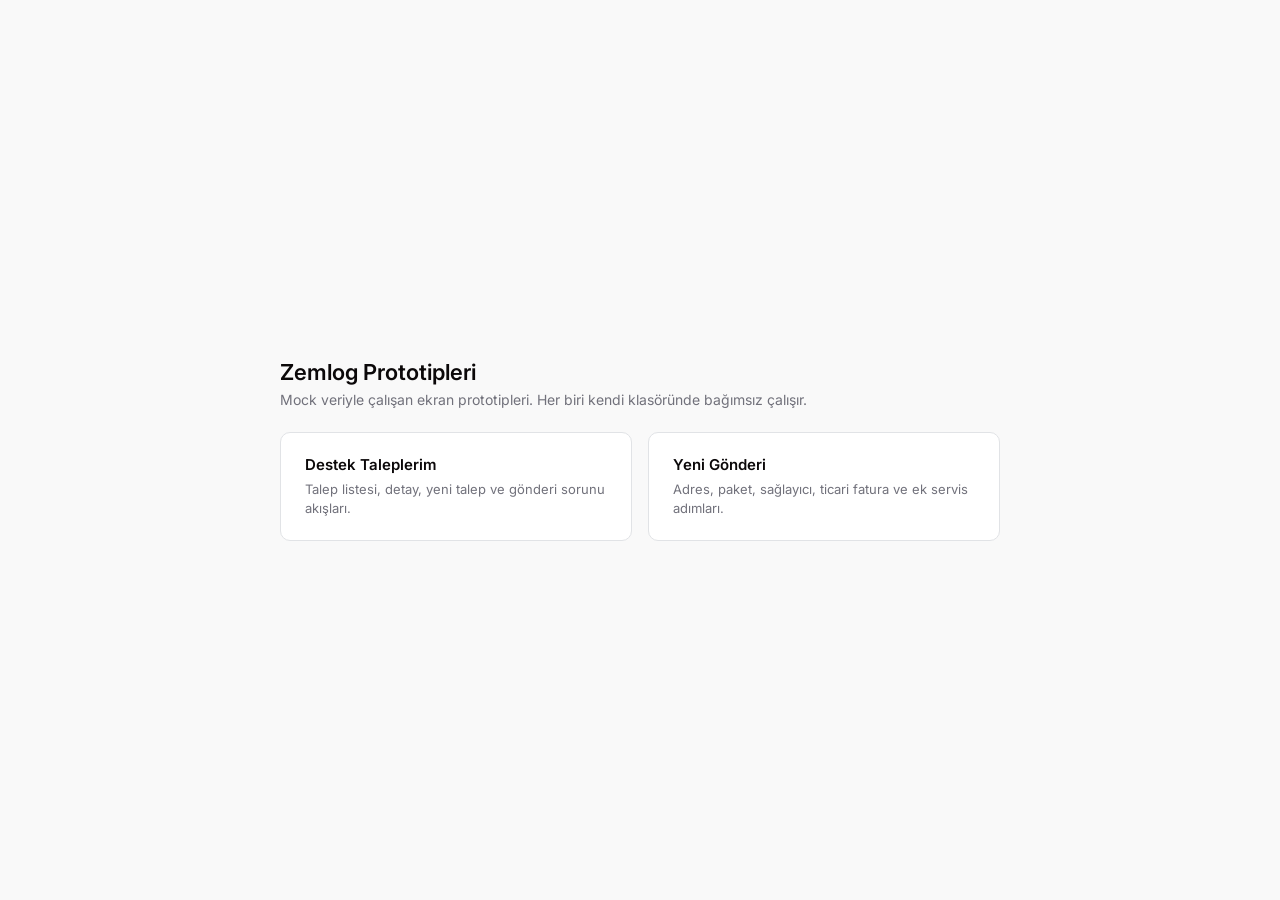
==== commit f459b420: "Gönderi oluşturma prototipini ekle, prototipleri klasörlere ayır - gonderi-olustur/: Yeni Gönderi ak" ====
--- a/index.html
+++ b/index.html
@@ -3,259 +3,32 @@
 <head>
 <meta charset="utf-8">
 <meta name="viewport" content="width=device-width, initial-scale=1">
-<title>Destek Taleplerim · Zemlog</title>
+<title>Zemlog Prototipleri</title>
 <link rel="preconnect" href="https://fonts.googleapis.com">
 <link rel="preconnect" href="https://fonts.gstatic.com" crossorigin>
-<link href="https://fonts.googleapis.com/css2?family=Inter:wght@400;500;600;700&display=swap" rel="stylesheet">
-<link rel="stylesheet" href="assets/proto.css">
+<link href="https://fonts.googleapis.com/css2?family=Inter:wght@400;500;600&display=swap" rel="stylesheet">
 <style>
-/* ---------- Liste sayfası ---------- */
-.list-card{display:flex;flex-direction:column;min-height:calc(100dvh - 214px)}
-.toolbar{display:flex;align-items:center;justify-content:space-between;gap:12px;padding:16px}
-.search{position:relative;width:380px;max-width:100%}
-.search input{width:100%;height:40px;border:1px solid var(--gray-200);border-radius:8px;padding:0 40px 0 14px;background:#fff;outline:none;font-size:13px;transition:border-color .15s,box-shadow .15s}
-.search input::placeholder{color:var(--placeholder)}
-.search input:focus{border-color:var(--primary-300);box-shadow:0 0 0 3px rgba(58,152,188,.16)}
-.search .ic{position:absolute;right:12px;top:50%;transform:translateY(-50%);color:var(--muted);width:18px;height:18px;pointer-events:none}
-.dd{position:relative}
-.dd-menu{position:absolute;right:0;top:calc(100% + 6px);min-width:230px;background:#fff;border:1px solid var(--border);border-radius:8px;box-shadow:0 8px 24px rgba(47,43,61,.14);padding:6px;display:none;z-index:20}
-.dd.open .dd-menu{display:block}
-.dd-item{display:flex;align-items:center;justify-content:space-between;gap:8px;width:100%;padding:8px 10px;border-radius:6px;font-size:13px;color:var(--foreground);text-align:left}
-.dd-item:hover{background:var(--gray-100)}
-.dd-item.active{background:var(--primary-100);color:var(--primary-500);font-weight:500}
-.dd-count{font-size:11px;color:var(--muted);background:var(--gray-100);padding:1px 7px;border-radius:999px}
-.dd-item.active .dd-count{background:#fff}
-.dd .chev{width:16px;height:16px;transition:transform .2s}
-.dd.open .chev{transform:rotate(180deg)}
-.table{width:100%;border-collapse:collapse;table-layout:fixed}
-.table thead th{background:var(--gray-100);text-align:left;font-size:13px;font-weight:500;color:var(--heading);padding:11px 16px;border-top:1px solid var(--border);border-bottom:1px solid var(--border);white-space:nowrap}
-.table tbody td{padding:14px 16px;border-bottom:1px solid var(--border);vertical-align:middle}
-.table tbody tr{transition:background .15s;cursor:pointer}
-.table tbody tr:hover{background:var(--gray-100)}
-.th-center,.td-center{text-align:center}
-.th-status{width:180px}
-.th-date{width:170px}
-.th-acts{width:96px}
-.row-top{display:flex;align-items:center;flex-wrap:wrap;gap:4px 8px;margin-bottom:7px}
-.row-title{font-size:14px;font-weight:600;color:var(--heading);margin-bottom:6px;white-space:nowrap;overflow:hidden;text-overflow:ellipsis}
-.row-prev{font-size:13px;color:var(--muted);white-space:nowrap;overflow:hidden;text-overflow:ellipsis}
-.row-prev b{font-weight:500;color:var(--foreground);margin-right:10px}
-.td-date{font-size:13px;color:var(--foreground);white-space:nowrap}
-.acts{display:flex;gap:8px;justify-content:center}
-.ibtn{width:28px;height:28px;border-radius:6px;display:grid;place-items:center;transition:background .15s}
-.ibtn .ic{width:16px;height:16px}
-.ibtn-view{background:var(--primary-100);color:var(--primary-500)}
-.ibtn-view:hover{background:var(--primary-200)}
-.ibtn-close{background:var(--danger-100);color:var(--danger-500)}
-.ibtn-close:hover{background:var(--danger-200)}
-.ibtn:disabled{opacity:.4;cursor:not-allowed}
-.ibtn:disabled:hover{background:var(--danger-100)}
-.empty{padding:72px 16px;text-align:center;color:var(--muted)}
-.empty .ic{width:40px;height:40px;color:var(--gray-400);margin-bottom:10px}
-.empty h4{margin:0 0 4px;font-size:15px;font-weight:600;color:var(--heading)}
-.empty p{margin:0;font-size:13px}
-.table tbody tr.empty-row{cursor:default}
-.table tbody tr.empty-row:hover{background:transparent}
-.card-foot{margin-top:auto;display:flex;align-items:center;justify-content:space-between;gap:16px;padding:14px 16px;font-size:13px;flex-wrap:wrap}
-.psize{display:flex;align-items:center;gap:26px;color:var(--heading)}
-.psize label{display:flex;align-items:center;gap:14px}
-.psize select{border:0;background:transparent;font-weight:500;font-size:13px;outline:none;cursor:pointer;color:var(--heading)}
-.pager{display:flex;gap:6px}
-.pg{min-width:28px;height:28px;padding:0 6px;border-radius:6px;background:var(--gray-100);display:grid;place-items:center;font-size:13px;color:var(--heading);transition:background .15s}
-.pg:hover{background:var(--gray-200)}
-.pg.active{background:var(--primary-500);color:#fff}
-.pg.active:hover{background:var(--primary-600)}
-.pg:disabled{opacity:.45;cursor:default}
-.pg:disabled:hover{background:var(--gray-100)}
-.pg .ic{width:16px;height:16px}
-@media (max-width:767px){
-  .toolbar{flex-direction:column;align-items:stretch}
-  .search{width:100%}
-  .dd{align-self:flex-end}
-  .th-date,.td-date{display:none}
-  .th-status{width:138px}
-  .th-acts{width:80px}
-  .table thead th,.table tbody td{padding-left:10px;padding-right:10px}
-  .pill{font-size:12px;padding:0 9px;height:24px}
-  .acts{gap:6px}
-  .list-card{min-height:0}
-}
+*{box-sizing:border-box}
+body{margin:0;min-height:100dvh;display:grid;place-items:center;padding:24px 16px;font-family:'Inter',system-ui,sans-serif;background:#f9f9f9;color:#3c3c3e}
+main{width:100%;max-width:720px}
+h1{margin:0 0 6px;font-size:22px;font-weight:600;color:#0b0809}
+p{margin:0 0 24px;font-size:14px;color:#71717b}
+.grid{display:grid;grid-template-columns:1fr 1fr;gap:16px}
+a{display:block;padding:22px 24px;background:#fff;border:1px solid #e1e3e6;border-radius:10px;text-decoration:none;color:inherit;transition:border-color .15s,background .15s}
+a:hover{border-color:#69b1cd;background:#f1f8fb}
+a b{display:block;font-size:15px;font-weight:600;color:#0b0809}
+a span{display:block;margin-top:6px;font-size:13px;color:#71717b;line-height:1.45}
+@media (max-width:560px){.grid{grid-template-columns:1fr}}
 </style>
 </head>
 <body>
-<div class="app" id="app">
-  <aside class="sidebar" id="sidebar"></aside>
-  <div class="main">
-    <header class="header" id="header"></header>
-
-    <main class="content">
-      <div class="page-head">
-        <div>
-          <h1 class="page-title">Destek Taleplerim</h1>
-          <nav class="crumbs" aria-label="breadcrumb">
-            <a href="#"><i data-icon="house"></i>Anasayfa</a>
-            <i data-icon="chevron-right" class="sep"></i>
-            <span>Destek Taleplerim</span>
-          </nav>
-        </div>
-        <a class="btn btn-primary" href="destek-talep-olustur.html"><i data-icon="plus"></i>Yeni Talep Oluştur</a>
-      </div>
-
-      <section class="card list-card">
-        <div class="toolbar">
-          <div class="search">
-            <input type="search" id="searchInput" placeholder="Talep no, konu veya sipariş ID ile arayın..." autocomplete="off">
-            <i data-icon="search"></i>
-          </div>
-          <div class="dd" id="statusDd">
-            <button class="btn btn-light" type="button" id="statusBtn" aria-haspopup="listbox"><i data-icon="life-buoy"></i><span id="statusLabel">Tüm Talepler</span><i data-icon="chevron-down" class="chev"></i></button>
-            <div class="dd-menu" id="statusMenu" role="listbox"></div>
-          </div>
-        </div>
-
-        <table class="table" id="table">
-          <thead>
-            <tr>
-              <th>Talep</th>
-              <th class="th-status">Durum</th>
-              <th class="th-date">Son Güncelleme</th>
-              <th class="th-acts th-center">İşlem</th>
-            </tr>
-          </thead>
-          <tbody id="tbody"></tbody>
-        </table>
-
-        <div class="card-foot">
-          <div class="psize">
-            <label>Sayfa Başına
-              <select id="pageSize">
-                <option value="10">10</option>
-                <option value="25" selected>25</option>
-                <option value="50">50</option>
-              </select>
-            </label>
-            <span id="total">Toplam 0 Kayıt</span>
-          </div>
-          <div class="pager" id="pager"></div>
-        </div>
-      </section>
-    </main>
-
-    <footer class="site-foot">© 2026, <a href="#">Zemlog</a> Tüm hakları saklıdır.</footer>
+<main>
+  <h1>Zemlog Prototipleri</h1>
+  <p>Mock veriyle çalışan ekran prototipleri. Her biri kendi klasöründe bağımsız çalışır.</p>
+  <div class="grid">
+    <a href="destek-talepleri/index.html"><b>Destek Taleplerim</b><span>Talep listesi, detay, yeni talep ve gönderi sorunu akışları.</span></a>
+    <a href="gonderi-olustur/index.html"><b>Yeni Gönderi</b><span>Adres, paket, sağlayıcı, ticari fatura ve ek servis adımları.</span></a>
   </div>
-</div>
-
-<script src="assets/proto.js"></script>
-<script>
-(() => {
-'use strict';
-const P = window.Proto;
-const { $, esc, icon, CATS, STATUS, tickets, byId, lastMsg, previewText, ticketNo, fmtRel, lower, toast } = P;
-P.renderShell('support');
-
-const DETAIL = id => `destek-talep-detay.html?id=${id}`;
-const state = { q: '', status: 'all', page: 1, pageSize: 25 };
-
-const sorted = () => [...tickets].sort((a, b) => b.updatedAt - a.updatedAt);
-const filtered = () => {
-  const q = lower(state.q.trim()).replace(/^#/, '');
-  return sorted().filter(t =>
-    (state.status === 'all' || t.status === state.status) &&
-    (!q || lower(`dt-${t.id}`).includes(q) || lower(t.subject).includes(q) || (t.ref && lower(t.ref).includes(q)))
-  );
-};
-
-/* ---------------- List ---------------- */
-const tbody = $('#tbody');
-const pillHtml = s => `<span class="pill pill-${s}">${STATUS[s]}</span>`;
-const rowHtml = t => {
-  const m = lastMsg(t);
-  const who = m.from === 'agent' ? 'Temsilci' : 'Siz';
-  const title = `${esc(t.subject)}${t.ref ? ' — ' + esc(t.ref) : ''}`;
-  return `<tr data-id="${t.id}">
-    <td>
-      <div class="row-top"><span class="chip">${esc(CATS[t.cat] || t.cat)}</span><span class="tid">${ticketNo(t)}</span></div>
-      <div class="row-title" title="${title}">${title}</div>
-      <div class="row-prev"><b>${who} :</b>${esc(previewText(m))}</div>
-    </td>
-    <td>${pillHtml(t.status)}</td>
-    <td class="td-date">${fmtRel(t.updatedAt)}</td>
-    <td class="td-center">
-      <div class="acts">
-        <a class="ibtn ibtn-view" href="${DETAIL(t.id)}" title="Detayı görüntüle" aria-label="Detayı görüntüle">${icon('eye')}</a>
-        <button class="ibtn ibtn-close" type="button" data-close="${t.id}" title="${t.status === 'closed' ? 'Talep kapatıldı' : 'Talebi kapat'}" aria-label="Talebi kapat" ${t.status === 'closed' ? 'disabled' : ''}>${icon('ban')}</button>
-      </div>
-    </td>
-  </tr>`;
-};
-const emptyHtml = () => `<tr class="empty-row"><td colspan="4"><div class="empty">${icon('inbox')}<h4>Talep bulunamadı</h4><p>${state.q ? 'Arama kriterlerinize uyan bir talep yok.' : 'Bu durumda bir talebiniz bulunmuyor.'}</p></div></td></tr>`;
-
-const renderPager = pages => {
-  const p = state.page;
-  const start = Math.max(1, Math.min(p - 2, pages - 4));
-  const end = Math.min(pages, start + 4);
-  let html = `<button class="pg" type="button" data-page="${p - 1}" ${p === 1 ? 'disabled' : ''} aria-label="Önceki sayfa">${icon('chevron-left')}</button>`;
-  for (let i = start; i <= end; i++) html += `<button class="pg ${i === p ? 'active' : ''}" type="button" data-page="${i}">${i}</button>`;
-  html += `<button class="pg" type="button" data-page="${p + 1}" ${p === pages ? 'disabled' : ''} aria-label="Sonraki sayfa">${icon('chevron-right')}</button>`;
-  $('#pager').innerHTML = html;
-};
-
-const renderStatusMenu = () => {
-  const counts = { all: tickets.length, open: 0, awaiting: 0, closed: 0 };
-  tickets.forEach(t => counts[t.status]++);
-  const items = [['all', 'Tüm Talepler'], ['open', STATUS.open], ['awaiting', STATUS.awaiting], ['closed', STATUS.closed]];
-  $('#statusMenu').innerHTML = items.map(([k, label]) =>
-    `<button type="button" role="option" class="dd-item ${state.status === k ? 'active' : ''}" data-status="${k}"><span>${label}</span><span class="dd-count">${counts[k]}</span></button>`).join('');
-  $('#statusLabel').textContent = items.find(([k]) => k === state.status)[1];
-  P.refreshBadge();
-};
-
-const render = () => {
-  const list = filtered();
-  const pages = Math.max(1, Math.ceil(list.length / state.pageSize));
-  if (state.page > pages) state.page = pages;
-  const slice = list.slice((state.page - 1) * state.pageSize, state.page * state.pageSize);
-  tbody.innerHTML = slice.length ? slice.map(rowHtml).join('') : emptyHtml();
-  $('#total').textContent = `Toplam ${list.length} Kayıt`;
-  renderPager(pages);
-  renderStatusMenu();
-};
-
-/* ---------------- Events ---------------- */
-tbody.addEventListener('click', e => {
-  const close = e.target.closest('[data-close]');
-  if (close) { e.stopPropagation(); if (!close.disabled) P.closeTicket(+close.dataset.close, render); return; }
-  if (e.target.closest('a')) return;
-  const tr = e.target.closest('tr[data-id]');
-  if (tr) location.href = DETAIL(tr.dataset.id);
-});
-$('#pager').addEventListener('click', e => { const b = e.target.closest('[data-page]'); if (b && !b.disabled) { state.page = +b.dataset.page; render(); } });
-$('#pageSize').addEventListener('change', e => { state.pageSize = +e.target.value; state.page = 1; render(); });
-$('#searchInput').addEventListener('input', e => { state.q = e.target.value; state.page = 1; render(); });
-
-const dd = $('#statusDd');
-$('#statusBtn').addEventListener('click', () => dd.classList.toggle('open'));
-$('#statusMenu').addEventListener('click', e => { const b = e.target.closest('[data-status]'); if (!b) return; state.status = b.dataset.status; state.page = 1; dd.classList.remove('open'); render(); });
-document.addEventListener('click', e => { if (!dd.contains(e.target)) dd.classList.remove('open'); });
-
-document.addEventListener('keydown', e => { if (e.key === 'Escape') dd.classList.remove('open'); });
-
-/* yeni oluşturulan talep için "hoş geldin" bildirimi (oluşturma sayfasından dönüşte) */
-const created = new URLSearchParams(location.search).get('created');
-if (created && byId(+created)) { toast(`#DT-${created} numaralı talebiniz oluşturuldu.`); history.replaceState(null, '', location.pathname); }
-
-/* dakikada bir göreli zamanları tazele */
-setInterval(() => { if (!document.hidden) render(); }, 60e3);
-
-P.hydrateIcons();
-render();
-
-/* deep link: #DT-1042 → detay sayfası, #yeni → oluşturma sayfası */
-const h = decodeURIComponent(location.hash.slice(1)).toLowerCase();
-const m = h.match(/^dt-(\d+)$/);
-if (m && byId(+m[1])) location.replace(DETAIL(+m[1]));
-else if (h === 'yeni') location.replace('destek-talep-olustur.html');
-})();
-</script>
+</main>
 </body>
 </html>
